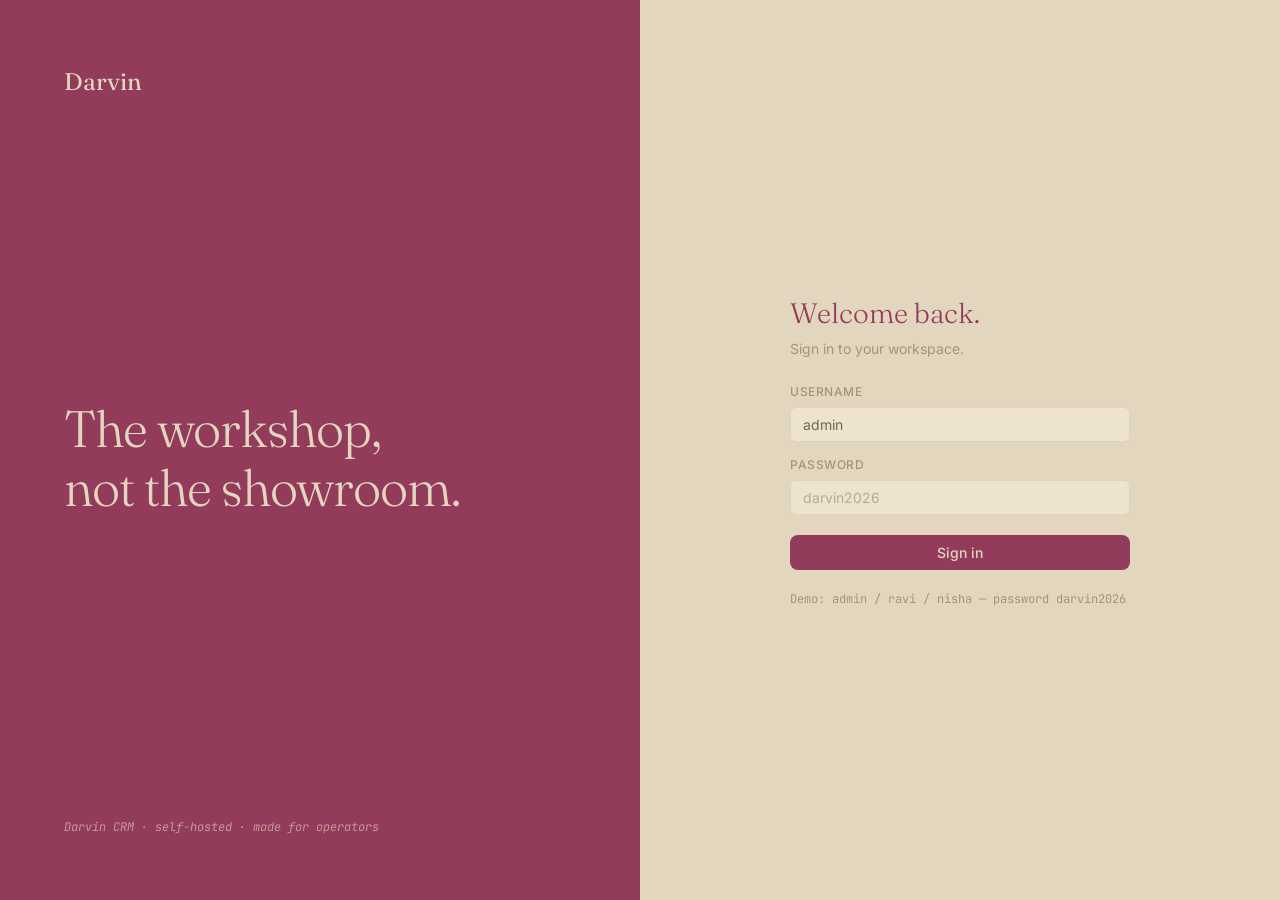
==== templates/index.html @ 156f626e "feat: Darvin CRM - full-stack Django + DRF backend with SPA frontend Contacts, companies, deals (kan" ====
<!DOCTYPE html>
<html lang="en">
<head>
<meta charset="utf-8">
<meta name="viewport" content="width=device-width, initial-scale=1">
<title>Darvin — CRM</title>
<link href="https://fonts.googleapis.com/css2?family=Fraunces:ital,opsz,wght@0,9..144,300;0,9..144,400;1,9..144,300&family=Inter:wght@400;450;500;600&family=JetBrains+Mono:wght@400;500&display=swap" rel="stylesheet">
<link rel="stylesheet" href="/static/darvin.css">
</head>
<body>
<div id="root"></div>
<script src="/static/darvin.js"></script>
</body>
</html>
---- static/darvin.css ----
/* ═══════════════════════════════════════════════════════════════
   HIBISCUS — Design System
   Palette (strict, 5 colors — contrast via opacity only):
     Amaranth      #933B5B   brand, anchors, CTAs, active
     Thulian Pink  #B5728A   secondary accent, hover
     Brook Green   #AABAAE   success, positive, filter chips
     Chalk         #E3D6BF   primary surfaces
     Pomelo Olive  #9F9679   body text, borders, muted UI
   ═══════════════════════════════════════════════════════════════ */

:root {
  --amaranth: #933B5B;
  --thulian:  #B5728A;
  --brook:    #AABAAE;
  --chalk:    #E3D6BF;
  --olive:    #9F9679;

  /* Derived — same hues, opacity/mix only */
  --chalk-2:        #EDE3CE;                          /* nested cards, sidebar, alt sections */
  --amaranth-deep:  color-mix(in srgb, var(--amaranth) 85%, black); /* "15% darker" emphasized text */
  --olive-ink:      color-mix(in srgb, var(--olive) 70%, black);    /* readable body ink on chalk */
  --brook-ink:      color-mix(in srgb, var(--brook) 45%, black);    /* success text, chart-legible green */
  --thulian-ink:    color-mix(in srgb, var(--thulian) 75%, black);  /* chart-legible pink */

  --border:        rgba(159, 150, 121, 0.20);
  --border-strong: rgba(159, 150, 121, 0.40);
  --hover-tint:    rgba(147, 59, 91, 0.04);
  --active-tint:   rgba(147, 59, 91, 0.08);
  --brook-tint:    rgba(170, 186, 174, 0.35);
  --thulian-tint:  rgba(181, 114, 138, 0.18);

  --serif: "Fraunces", "PP Editorial New", Georgia, serif;
  --sans:  "Inter", "Söhne", -apple-system, sans-serif;
  --mono:  "JetBrains Mono", ui-monospace, monospace;

  --shadow-hover:   0 2px 8px rgba(147, 59, 91, 0.08);
  --shadow-elev:    0 8px 24px rgba(147, 59, 91, 0.12);
  --shadow-modal:   0 24px 64px rgba(147, 59, 91, 0.16);

  --r-card: 12px; --r-btn: 8px; --r-input: 6px; --r-tag: 4px;

  --t-hover: 120ms ease-out;
  --t-press: 100ms ease-in-out;
  --t-modal: 200ms ease-out;
}

*, *::before, *::after { box-sizing: border-box; margin: 0; padding: 0; }

html { -webkit-font-smoothing: antialiased; }

body {
  font-family: var(--sans);
  font-size: 14px;
  line-height: 1.5;
  color: var(--olive-ink);
  background: var(--chalk);
}

::selection { background: rgba(181, 114, 138, 0.35); }

a { color: var(--amaranth); text-decoration: none; transition: color var(--t-hover); }
a:hover { color: var(--thulian); }

/* ── Typography ─────────────────────────────────────────────── */

.serif { font-family: var(--serif); }

h1, h2, h3, .display {
  font-family: var(--serif);
  font-weight: 300;
  color: var(--amaranth);
}

.eyebrow {
  font-family: var(--sans);
  font-size: 11px;
  font-weight: 600;
  text-transform: uppercase;
  letter-spacing: 2.5px;
  color: var(--amaranth);
}

.mono { font-family: var(--mono); font-size: 12px; }
.meta { font-family: var(--mono); font-size: 12px; color: var(--olive); }
.muted { color: var(--olive); }

/* ── Buttons — 5 variants ───────────────────────────────────── */

.btn {
  display: inline-flex; align-items: center; gap: 8px;
  font-family: var(--sans); font-size: 14px; font-weight: 500;
  padding: 8px 16px; border-radius: var(--r-btn);
  border: 1px solid transparent; cursor: pointer;
  transition: all var(--t-hover); text-decoration: none;
}
.btn:active { transform: scale(0.98); transition: transform var(--t-press); }

.btn-primary { background: var(--amaranth); color: var(--chalk); }
.btn-primary:hover { background: var(--thulian); color: var(--chalk); box-shadow: var(--shadow-hover); }

.btn-secondary { background: transparent; color: var(--amaranth); border-color: var(--border-strong); }
.btn-secondary:hover { border-color: var(--amaranth); background: var(--hover-tint); }

.btn-ghost { background: transparent; color: var(--olive-ink); }
.btn-ghost:hover { background: var(--hover-tint); color: var(--amaranth); }

.btn-success { background: var(--brook); color: var(--olive-ink); }
.btn-success:hover { background: color-mix(in srgb, var(--brook) 85%, black); color: var(--chalk); }

.btn-danger { background: transparent; color: var(--amaranth); border-color: rgba(147,59,91,.4); }
.btn-danger:hover { background: var(--amaranth); color: var(--chalk); }

.btn-lg { padding: 14px 28px; font-size: 15px; }
.btn-sm { padding: 4px 10px; font-size: 13px; }

.link-arrow { font-style: italic; font-size: 13px; color: var(--thulian-ink); }
.link-arrow:hover { color: var(--amaranth); }

/* ── Inputs ─────────────────────────────────────────────────── */

.input, .select {
  font-family: var(--sans); font-size: 14px; color: var(--olive-ink);
  background: var(--chalk-2); border: 1px solid var(--border);
  border-radius: var(--r-input); padding: 8px 12px; width: 100%;
  transition: border-color var(--t-hover);
}
.input::placeholder { color: var(--olive); opacity: .7; }
.input:focus, .select:focus { outline: none; border-color: var(--amaranth); }

.field { display: flex; flex-direction: column; gap: 6px; }
.field label {
  font-size: 12px; font-weight: 500; letter-spacing: .5px;
  text-transform: uppercase; color: var(--olive);
}

/* checkbox / radio / toggle */
.check { display: inline-flex; align-items: center; gap: 8px; cursor: pointer; font-size: 14px; }
.check input { appearance: none; width: 16px; height: 16px; border: 1.5px solid var(--border-strong);
  border-radius: 4px; cursor: pointer; transition: all var(--t-hover); position: relative; }
.check input[type=radio] { border-radius: 50%; }
.check input:checked { background: var(--amaranth); border-color: var(--amaranth); }
.check input[type=checkbox]:checked::after {
  content: ""; position: absolute; left: 4px; top: 1px; width: 4px; height: 8px;
  border: solid var(--chalk); border-width: 0 2px 2px 0; transform: rotate(45deg);
}
.check input[type=radio]:checked::after {
  content: ""; position: absolute; inset: 3px; border-radius: 50%; background: var(--chalk);
}

.toggle { position: relative; width: 36px; height: 20px; appearance: none;
  background: var(--border-strong); border-radius: 10px; cursor: pointer; transition: background var(--t-hover); }
.toggle::after { content: ""; position: absolute; top: 2px; left: 2px; width: 16px; height: 16px;
  border-radius: 50%; background: var(--chalk); transition: transform var(--t-hover); }
.toggle:checked { background: var(--amaranth); }
.toggle:checked::after { transform: translateX(16px); }

/* ── Tags & chips ───────────────────────────────────────────── */

.tag {
  display: inline-flex; align-items: center; gap: 4px;
  font-size: 11px; font-weight: 500; letter-spacing: .5px;
  padding: 2px 8px; border-radius: var(--r-tag);
  background: var(--thulian-tint); color: var(--amaranth);
}
.tag.green { background: var(--brook-tint); color: var(--brook-ink); }
.tag.olive { background: rgba(159,150,121,.15); color: var(--olive-ink); }

.chip {
  display: inline-flex; align-items: center; gap: 6px;
  font-size: 12px; font-weight: 500; padding: 4px 10px;
  border-radius: 16px; background: var(--brook-tint);
  color: var(--olive-ink); border: 1px solid transparent;
  cursor: pointer; transition: all var(--t-hover);
}
.chip:hover { border-color: var(--border-strong); }
.chip .x { color: var(--olive); font-size: 11px; }
.chip.add { background: transparent; border: 1px dashed var(--border-strong); color: var(--olive); }

/* ── Cards ──────────────────────────────────────────────────── */

.card {
  background: var(--chalk-2); border: 1px solid var(--border);
  border-radius: var(--r-card); padding: 24px;
  transition: box-shadow var(--t-hover);
}
.card:hover { box-shadow: var(--shadow-hover); }
.card h3 { font-size: 20px; font-weight: 400; margin-bottom: 8px; }

/* ── Kbd hints ──────────────────────────────────────────────── */

kbd {
  font-family: var(--mono); font-size: 11px; color: var(--olive);
  border: 1px solid var(--border-strong); border-bottom-width: 2px;
  border-radius: 4px; padding: 1px 5px; background: var(--chalk);
}

/* ── Avatars ────────────────────────────────────────────────── */

.avatar {
  display: inline-flex; align-items: center; justify-content: center;
  border-radius: 50%; background: var(--thulian); color: var(--chalk);
  font-weight: 500; flex-shrink: 0;
  width: 28px; height: 28px; font-size: 11px;
}
.avatar.green { background: var(--brook); color: var(--olive-ink); }
.avatar.olive { background: var(--olive); }
.avatar.deep { background: var(--amaranth); }
.avatar.lg { width: 96px; height: 96px; font-size: 32px; font-family: var(--serif); font-weight: 300; }
.avatar-row { display: flex; }
.avatar-row .avatar { margin-left: -8px; border: 2px solid var(--chalk-2); }
.avatar-row .avatar:first-child { margin-left: 0; }

/* ═══════════════════════════════════════════════════════════════
   APPLICATION SHELL
   ═══════════════════════════════════════════════════════════════ */

.app { display: flex; height: 100vh; overflow: hidden; }

.sidebar {
  width: 240px; flex-shrink: 0; background: var(--chalk-2);
  border-right: 1px solid var(--border);
  display: flex; flex-direction: column; padding: 16px 12px;
  overflow-y: auto;
}

.workspace {
  display: flex; align-items: center; gap: 10px; padding: 8px;
  border-radius: var(--r-btn); cursor: pointer; transition: background var(--t-hover);
  margin-bottom: 16px;
}
.workspace:hover { background: var(--hover-tint); }
.workspace .avatar { border-radius: 8px; }
.workspace strong { font-size: 14px; font-weight: 600; color: var(--amaranth-deep); display: block; }
.workspace span { font-size: 11px; color: var(--olive); }

.nav-group { margin-bottom: 20px; }
.nav-label {
  font-size: 10px; font-weight: 600; letter-spacing: 2px;
  text-transform: uppercase; color: var(--olive); opacity: .8;
  padding: 0 8px 6px;
}
.nav-item {
  display: flex; align-items: center; gap: 10px;
  font-size: 13.5px; font-weight: 450; color: var(--olive-ink);
  padding: 6px 8px; border-radius: 6px; cursor: pointer;
  transition: all var(--t-hover); text-decoration: none;
}
.nav-item:hover { background: var(--hover-tint); color: var(--amaranth); }
.nav-item.active { background: var(--active-tint); color: var(--amaranth); font-weight: 500; }
.nav-item svg { width: 16px; height: 16px; stroke-width: 1.5; }
.nav-item .count { margin-left: auto; font-family: var(--mono); font-size: 11px; color: var(--olive); }

.sidebar-foot {
  margin-top: auto; display: flex; align-items: center; gap: 10px;
  padding: 8px; border-top: 1px solid var(--border); padding-top: 14px;
}
.sidebar-foot .hint { margin-left: auto; }

.topbar {
  height: 56px; flex-shrink: 0; display: flex; align-items: center; gap: 16px;
  padding: 0 24px; border-bottom: 1px solid var(--border); background: var(--chalk);
}
.breadcrumbs { font-family: var(--mono); font-size: 12px; color: var(--olive); }
.breadcrumbs b { color: var(--amaranth); font-weight: 500; }

.search-pill {
  display: flex; align-items: center; gap: 8px;
  background: var(--chalk-2); border: 1px solid var(--border);
  border-radius: var(--r-btn); padding: 6px 12px; width: 280px;
  font-size: 13px; color: var(--olive); cursor: pointer;
  transition: border-color var(--t-hover);
}
.search-pill:hover { border-color: var(--border-strong); }
.search-pill kbd { margin-left: auto; }

.topbar-right { margin-left: auto; display: flex; align-items: center; gap: 12px; }
.icon-btn {
  width: 32px; height: 32px; display: inline-flex; align-items: center; justify-content: center;
  border-radius: var(--r-btn); border: none; background: transparent; color: var(--olive);
  cursor: pointer; transition: all var(--t-hover);
}
.icon-btn:hover { background: var(--hover-tint); color: var(--amaranth); }

.main { flex: 1; display: flex; flex-direction: column; overflow: hidden; }
.content { flex: 1; overflow-y: auto; padding: 32px; }

.page-head { display: flex; align-items: baseline; gap: 16px; margin-bottom: 24px; }
.page-head h1 { font-size: 28px; letter-spacing: -.5px; }
.page-head .meta { align-self: center; }
.page-head .actions { margin-left: auto; display: flex; gap: 8px; align-self: center; }

/* ── Editorial table ────────────────────────────────────────── */

.table-wrap { overflow-x: auto; }
table.editorial { width: 100%; border-collapse: collapse; }
table.editorial th {
  font-size: 11px; font-weight: 600; letter-spacing: 1.5px; text-transform: uppercase;
  color: var(--olive); text-align: left; padding: 8px 12px;
  border-bottom: 1px solid var(--border-strong);
}
table.editorial td {
  padding: 12px; font-size: 13px; border-bottom: 1px solid var(--border);
  color: var(--olive-ink); white-space: nowrap;
}
table.editorial.compact td { padding: 6px 12px; }
table.editorial tbody tr { cursor: pointer; transition: background var(--t-hover); }
table.editorial tbody tr:hover { background: var(--hover-tint); }
table.editorial td.mono, table.editorial td .mono { font-family: var(--mono); font-size: 12px; }
table.editorial .row-actions { opacity: 0; transition: opacity var(--t-hover); text-align: right; }
table.editorial tr:hover .row-actions { opacity: 1; }
td .name { font-weight: 500; color: var(--amaranth-deep); }

.filter-bar { display: flex; align-items: center; gap: 8px; margin-bottom: 16px; flex-wrap: wrap; }
.filter-bar .spacer { flex: 1; }
.density-toggle { display: flex; border: 1px solid var(--border); border-radius: var(--r-btn); overflow: hidden; }
.density-toggle button {
  font-family: var(--sans); font-size: 12px; padding: 5px 10px; border: none;
  background: transparent; color: var(--olive); cursor: pointer; transition: all var(--t-hover);
}
.density-toggle button.on { background: var(--active-tint); color: var(--amaranth); font-weight: 500; }

/* ── Tabs ───────────────────────────────────────────────────── */

.tabs { display: flex; gap: 24px; border-bottom: 1px solid var(--border); margin-bottom: 24px; }
.tabs a {
  font-size: 11px; font-weight: 600; letter-spacing: 2px; text-transform: uppercase;
  color: var(--olive); padding: 10px 2px; border-bottom: 2px solid transparent;
  transition: all var(--t-hover);
}
.tabs a:hover { color: var(--amaranth); }
.tabs a.active { color: var(--amaranth); border-bottom-color: var(--amaranth); }

/* ── Timeline ───────────────────────────────────────────────── */

.timeline { position: relative; padding-left: 24px; }
.timeline::before { content: ""; position: absolute; left: 5px; top: 8px; bottom: 8px; width: 1px; background: var(--border-strong); }
.tl-day { font-family: var(--serif); font-size: 16px; color: var(--amaranth); margin: 24px 0 12px; position: relative; }
.tl-day:first-child { margin-top: 0; }
.tl-day::before { content: ""; position: absolute; left: -23px; top: 7px; width: 9px; height: 9px; border-radius: 50%; background: var(--amaranth); }
.tl-item { display: flex; gap: 10px; padding: 6px 0; font-size: 14px; position: relative; }
.tl-item::before { content: ""; position: absolute; left: -21px; top: 14px; width: 5px; height: 5px; border-radius: 50%; background: var(--olive); opacity: .6; }
.tl-item .when { font-family: var(--mono); font-size: 11px; color: var(--olive); min-width: 52px; padding-top: 2px; }
.tl-item b { font-weight: 500; color: var(--amaranth-deep); }

/* ── Kanban ─────────────────────────────────────────────────── */

.kanban { display: flex; gap: 16px; align-items: flex-start; overflow-x: auto; padding-bottom: 16px; }
.kcol { width: 272px; flex-shrink: 0; }
.kcol-head { display: flex; align-items: baseline; gap: 8px; padding: 0 4px 10px; }
.kcol-head b { font-size: 14px; font-weight: 500; color: var(--amaranth); }
.kcol-head .meta { margin-left: auto; }
.kcard {
  background: var(--chalk-2); border: 1px solid var(--border); border-radius: var(--r-card);
  padding: 14px; margin-bottom: 8px; cursor: grab;
  transition: box-shadow var(--t-hover), transform var(--t-hover);
}
.kcard:hover { box-shadow: var(--shadow-hover); transform: translateY(-1px); }
.kcard .co { font-size: 14px; font-weight: 500; color: var(--amaranth-deep); }
.kcard .title { font-size: 13px; color: var(--olive); margin: 2px 0 10px; }
.kcard .foot { display: flex; align-items: center; }
.kcard .value { font-family: var(--mono); font-size: 13px; color: var(--amaranth); }
.kcard .foot .avatar-row { margin-left: auto; }
.kcard .avatar { width: 22px; height: 22px; font-size: 9px; }

/* ── Modal / drawer / toast / skeleton ──────────────────────── */

.overlay {
  position: fixed; inset: 0; z-index: 50;
  background: rgba(147, 59, 91, 0.08);
  backdrop-filter: blur(24px); -webkit-backdrop-filter: blur(24px);
  display: none; align-items: flex-start; justify-content: center; padding-top: 15vh;
}
.overlay.open { display: flex; animation: fadein var(--t-modal); }
@keyframes fadein { from { opacity: 0; } to { opacity: 1; } }

.cmdk {
  width: 480px; max-width: calc(100vw - 32px);
  background: var(--chalk); border-radius: var(--r-card);
  box-shadow: var(--shadow-modal); border: 1px solid var(--border);
  animation: pop var(--t-modal);
}
@keyframes pop { from { opacity: 0; transform: scale(.98); } to { opacity: 1; transform: scale(1); } }
.cmdk input {
  width: 100%; font-family: var(--sans); font-size: 18px; color: var(--olive-ink);
  padding: 18px 20px 14px; border: none; background: transparent;
  border-bottom: 1px solid var(--border);
}
.cmdk input:focus { outline: none; border-bottom-color: var(--amaranth); }
.cmdk-group { padding: 10px 8px 4px; }
.cmdk-label { font-size: 11px; font-weight: 600; letter-spacing: 2px; text-transform: uppercase; color: var(--olive); padding: 4px 12px; }
.cmdk-item {
  display: flex; align-items: center; gap: 10px; padding: 8px 12px;
  border-radius: var(--r-btn); font-size: 14px; cursor: pointer; transition: background var(--t-hover);
}
.cmdk-item:hover, .cmdk-item.sel { background: var(--active-tint); }
.cmdk-item .hint { margin-left: auto; font-family: var(--mono); font-size: 11px; color: var(--olive); }
.cmdk-foot { border-top: 1px solid var(--border); padding: 8px 16px; display: flex; gap: 16px; font-family: var(--mono); font-size: 11px; color: var(--olive); }

.toast {
  position: fixed; bottom: 24px; left: 50%; transform: translateX(-50%);
  background: var(--amaranth); color: var(--chalk); font-size: 13px; font-weight: 500;
  padding: 10px 18px; border-radius: var(--r-btn); box-shadow: var(--shadow-elev);
  animation: toastin 180ms ease-out; z-index: 60;
}
@keyframes toastin { from { opacity: 0; transform: translate(-50%, 8px); } to { opacity: 1; transform: translate(-50%, 0); } }

.skeleton {
  border-radius: var(--r-tag); background: rgba(159,150,121,.15);
  position: relative; overflow: hidden;
}
.skeleton::after {
  content: ""; position: absolute; inset: 0;
  background: linear-gradient(90deg, transparent, rgba(227,214,191,.7), transparent);
  animation: shimmer 1.4s infinite;
}
@keyframes shimmer { from { transform: translateX(-100%); } to { transform: translateX(100%); } }

/* ── Empty states ───────────────────────────────────────────── */

.empty { text-align: center; padding: 80px 24px; }
.empty h3 { font-family: var(--serif); font-size: 24px; font-weight: 300; color: var(--amaranth); margin-bottom: 8px; }
.empty p { color: var(--olive); max-width: 380px; margin: 0 auto 20px; }

/* ── Utility ────────────────────────────────────────────────── */

.rule { border: none; border-top: 1px solid var(--border); margin: 24px 0; }
.flex { display: flex; align-items: center; gap: 8px; }
.grid-2 { display: grid; grid-template-columns: 1fr 1fr; gap: 16px; }
.grid-3 { display: grid; grid-template-columns: repeat(3, 1fr); gap: 16px; }

@media (max-width: 900px) {
  .sidebar { display: none; }
  .content { padding: 16px; }
  .grid-2, .grid-3 { grid-template-columns: 1fr; }
}

/* ═══ Darvin SPA additions ═══ */
.detail { display: grid; grid-template-columns: 35% 1fr; gap: 32px; align-items: start; }
@media (max-width: 900px) { .detail { grid-template-columns: 1fr; } }
.identity h1 { font-size: 32px; font-weight: 300; margin: 16px 0 2px; letter-spacing: -.5px; }
.meta-grid { display: grid; grid-template-columns: 1fr 1fr; gap: 14px 16px; font-family: var(--mono);
  font-size: 12px; color: var(--olive); border-top: 1px solid var(--border); padding-top: 16px; margin-top: 16px; }
.meta-grid b { display: block; color: var(--olive-ink); font-weight: 500; margin-top: 2px; }
.modal-card { width: 480px; max-width: calc(100vw - 32px); background: var(--chalk); border-radius: var(--r-card);
  box-shadow: var(--shadow-modal); border: 1px solid var(--border); padding: 28px; animation: pop var(--t-modal); }
.modal-card h2 { font-size: 24px; font-weight: 300; margin-bottom: 20px; }
.modal-card .field { margin-bottom: 14px; }
.modal-card .foot { display: flex; justify-content: flex-end; gap: 8px; margin-top: 20px; }
.login-wrap { min-height: 100vh; display: grid; grid-template-columns: 1fr 1fr; }
.login-brand { background: var(--amaranth); color: var(--chalk); padding: 64px; display: flex; flex-direction: column; }
.login-brand .logo { font-family: var(--serif); font-size: 24px; color: var(--chalk); }
.login-brand h1 { color: var(--chalk); font-size: clamp(32px,4vw,52px); font-weight: 300; letter-spacing: -1px; margin: auto 0; line-height: 1.15; }
.login-brand .foot { font-family: var(--mono); font-size: 12px; font-style: italic; color: rgba(227,214,191,.6); }
.login-form { display: flex; align-items: center; justify-content: center; padding: 40px; }
.login-form .form-card { width: 340px; }
@media (max-width: 900px) { .login-wrap { grid-template-columns: 1fr; } .login-brand { display: none; } }
.kcol.dropover { outline: 2px dashed var(--thulian); outline-offset: 4px; border-radius: var(--r-card); }
.stat-row { display: grid; grid-template-columns: repeat(3,1fr); gap: 16px; margin: 24px 0; max-width: 760px; }
.stat { border-top: 2px solid var(--amaranth); padding-top: 12px; }
.stat .n { font-family: var(--serif); font-size: 34px; font-weight: 300; color: var(--amaranth); }
.stat .l { font-size: 12px; color: var(--olive); }
.fig { margin: 32px 0; max-width: 760px; }
.fig .fig-title { font-size: 13px; font-weight: 600; color: var(--amaranth-deep); }
.fig svg { width: 100%; height: auto; display: block; }
.fig svg text { font-family: var(--mono); font-size: 11px; fill: var(--olive); }
.fig figcaption { font-family: var(--mono); font-size: 11px; color: var(--olive); margin-top: 8px; }
.error-note { color: var(--amaranth); font-size: 13px; margin-top: 12px; }
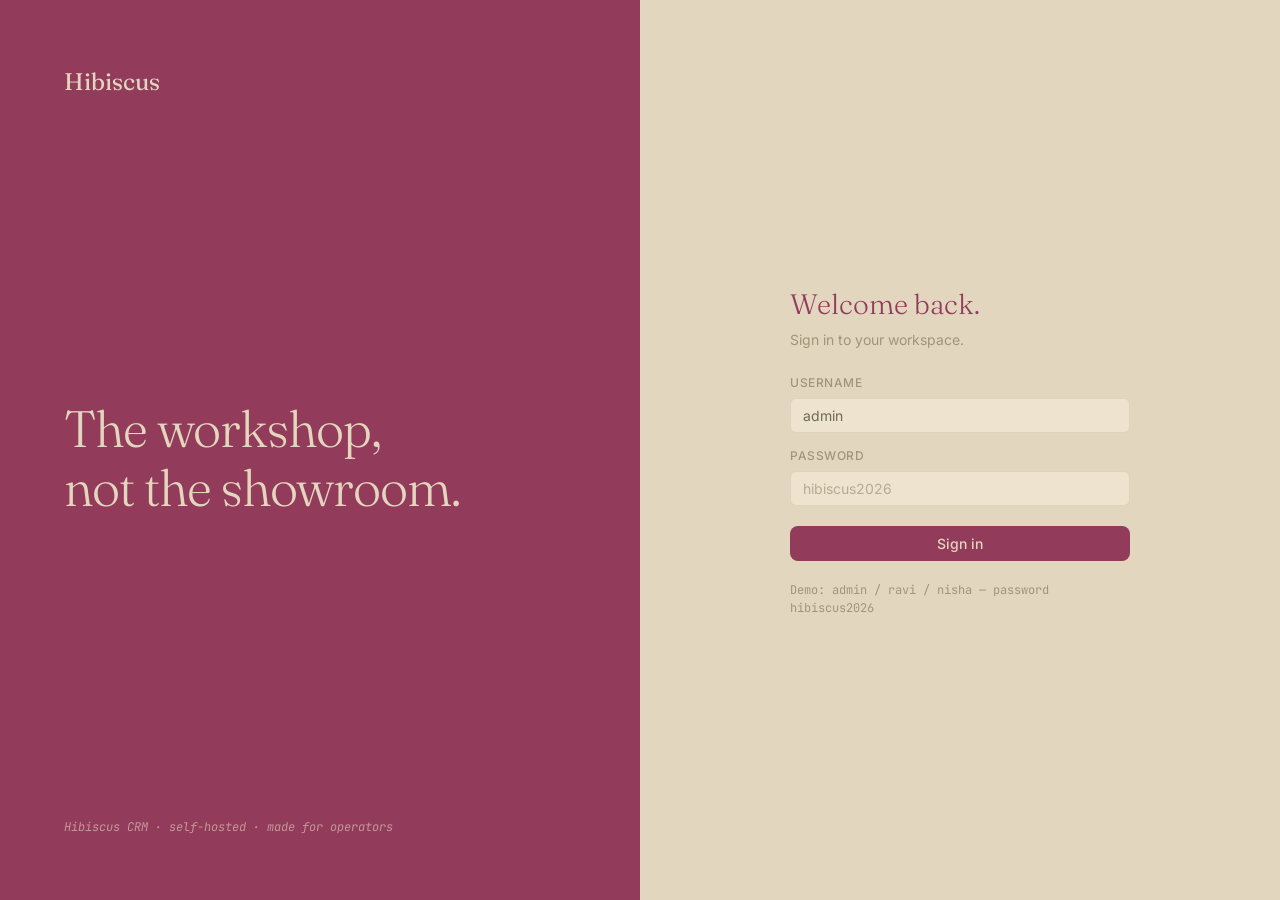
==== commit 60f9d862: "refactor: rename project Darvin -> Hibiscus Rename Django package darvin -> hibiscus (settings, wsgi" ====
--- a/templates/index.html
+++ b/templates/index.html
@@ -3,12 +3,12 @@
 <head>
 <meta charset="utf-8">
 <meta name="viewport" content="width=device-width, initial-scale=1">
-<title>Darvin — CRM</title>
+<title>Hibiscus — CRM</title>
 <link href="https://fonts.googleapis.com/css2?family=Fraunces:ital,opsz,wght@0,9..144,300;0,9..144,400;1,9..144,300&family=Inter:wght@400;450;500;600&family=JetBrains+Mono:wght@400;500&display=swap" rel="stylesheet">
-<link rel="stylesheet" href="/static/darvin.css">
+<link rel="stylesheet" href="/static/hibiscus.css">
 </head>
 <body>
 <div id="root"></div>
-<script src="/static/darvin.js"></script>
+<script src="/static/hibiscus.js"></script>
 </body>
 </html>
--- a/static/hibiscus.css
+++ b/static/hibiscus.css
@@ -0,0 +1,467 @@
+/* ═══════════════════════════════════════════════════════════════
+   HIBISCUS — Design System
+   Palette (strict, 5 colors — contrast via opacity only):
+     Amaranth      #933B5B   brand, anchors, CTAs, active
+     Thulian Pink  #B5728A   secondary accent, hover
+     Brook Green   #AABAAE   success, positive, filter chips
+     Chalk         #E3D6BF   primary surfaces
+     Pomelo Olive  #9F9679   body text, borders, muted UI
+   ═══════════════════════════════════════════════════════════════ */
+
+:root {
+  --amaranth: #933B5B;
+  --thulian:  #B5728A;
+  --brook:    #AABAAE;
+  --chalk:    #E3D6BF;
+  --olive:    #9F9679;
+
+  /* Derived — same hues, opacity/mix only */
+  --chalk-2:        #EDE3CE;                          /* nested cards, sidebar, alt sections */
+  --amaranth-deep:  color-mix(in srgb, var(--amaranth) 85%, black); /* "15% darker" emphasized text */
+  --olive-ink:      color-mix(in srgb, var(--olive) 70%, black);    /* readable body ink on chalk */
+  --brook-ink:      color-mix(in srgb, var(--brook) 45%, black);    /* success text, chart-legible green */
+  --thulian-ink:    color-mix(in srgb, var(--thulian) 75%, black);  /* chart-legible pink */
+
+  --border:        rgba(159, 150, 121, 0.20);
+  --border-strong: rgba(159, 150, 121, 0.40);
+  --hover-tint:    rgba(147, 59, 91, 0.04);
+  --active-tint:   rgba(147, 59, 91, 0.08);
+  --brook-tint:    rgba(170, 186, 174, 0.35);
+  --thulian-tint:  rgba(181, 114, 138, 0.18);
+
+  --serif: "Fraunces", "PP Editorial New", Georgia, serif;
+  --sans:  "Inter", "Söhne", -apple-system, sans-serif;
+  --mono:  "JetBrains Mono", ui-monospace, monospace;
+
+  --shadow-hover:   0 2px 8px rgba(147, 59, 91, 0.08);
+  --shadow-elev:    0 8px 24px rgba(147, 59, 91, 0.12);
+  --shadow-modal:   0 24px 64px rgba(147, 59, 91, 0.16);
+
+  --r-card: 12px; --r-btn: 8px; --r-input: 6px; --r-tag: 4px;
+
+  --t-hover: 120ms ease-out;
+  --t-press: 100ms ease-in-out;
+  --t-modal: 200ms ease-out;
+}
+
+*, *::before, *::after { box-sizing: border-box; margin: 0; padding: 0; }
+
+html { -webkit-font-smoothing: antialiased; }
+
+body {
+  font-family: var(--sans);
+  font-size: 14px;
+  line-height: 1.5;
+  color: var(--olive-ink);
+  background: var(--chalk);
+}
+
+::selection { background: rgba(181, 114, 138, 0.35); }
+
+a { color: var(--amaranth); text-decoration: none; transition: color var(--t-hover); }
+a:hover { color: var(--thulian); }
+
+/* ── Typography ─────────────────────────────────────────────── */
+
+.serif { font-family: var(--serif); }
+
+h1, h2, h3, .display {
+  font-family: var(--serif);
+  font-weight: 300;
+  color: var(--amaranth);
+}
+
+.eyebrow {
+  font-family: var(--sans);
+  font-size: 11px;
+  font-weight: 600;
+  text-transform: uppercase;
+  letter-spacing: 2.5px;
+  color: var(--amaranth);
+}
+
+.mono { font-family: var(--mono); font-size: 12px; }
+.meta { font-family: var(--mono); font-size: 12px; color: var(--olive); }
+.muted { color: var(--olive); }
+
+/* ── Buttons — 5 variants ───────────────────────────────────── */
+
+.btn {
+  display: inline-flex; align-items: center; gap: 8px;
+  font-family: var(--sans); font-size: 14px; font-weight: 500;
+  padding: 8px 16px; border-radius: var(--r-btn);
+  border: 1px solid transparent; cursor: pointer;
+  transition: all var(--t-hover); text-decoration: none;
+}
+.btn:active { transform: scale(0.98); transition: transform var(--t-press); }
+
+.btn-primary { background: var(--amaranth); color: var(--chalk); }
+.btn-primary:hover { background: var(--thulian); color: var(--chalk); box-shadow: var(--shadow-hover); }
+
+.btn-secondary { background: transparent; color: var(--amaranth); border-color: var(--border-strong); }
+.btn-secondary:hover { border-color: var(--amaranth); background: var(--hover-tint); }
+
+.btn-ghost { background: transparent; color: var(--olive-ink); }
+.btn-ghost:hover { background: var(--hover-tint); color: var(--amaranth); }
+
+.btn-success { background: var(--brook); color: var(--olive-ink); }
+.btn-success:hover { background: color-mix(in srgb, var(--brook) 85%, black); color: var(--chalk); }
+
+.btn-danger { background: transparent; color: var(--amaranth); border-color: rgba(147,59,91,.4); }
+.btn-danger:hover { background: var(--amaranth); color: var(--chalk); }
+
+.btn-lg { padding: 14px 28px; font-size: 15px; }
+.btn-sm { padding: 4px 10px; font-size: 13px; }
+
+.link-arrow { font-style: italic; font-size: 13px; color: var(--thulian-ink); }
+.link-arrow:hover { color: var(--amaranth); }
+
+/* ── Inputs ─────────────────────────────────────────────────── */
+
+.input, .select {
+  font-family: var(--sans); font-size: 14px; color: var(--olive-ink);
+  background: var(--chalk-2); border: 1px solid var(--border);
+  border-radius: var(--r-input); padding: 8px 12px; width: 100%;
+  transition: border-color var(--t-hover);
+}
+.input::placeholder { color: var(--olive); opacity: .7; }
+.input:focus, .select:focus { outline: none; border-color: var(--amaranth); }
+
+.field { display: flex; flex-direction: column; gap: 6px; }
+.field label {
+  font-size: 12px; font-weight: 500; letter-spacing: .5px;
+  text-transform: uppercase; color: var(--olive);
+}
+
+/* checkbox / radio / toggle */
+.check { display: inline-flex; align-items: center; gap: 8px; cursor: pointer; font-size: 14px; }
+.check input { appearance: none; width: 16px; height: 16px; border: 1.5px solid var(--border-strong);
+  border-radius: 4px; cursor: pointer; transition: all var(--t-hover); position: relative; }
+.check input[type=radio] { border-radius: 50%; }
+.check input:checked { background: var(--amaranth); border-color: var(--amaranth); }
+.check input[type=checkbox]:checked::after {
+  content: ""; position: absolute; left: 4px; top: 1px; width: 4px; height: 8px;
+  border: solid var(--chalk); border-width: 0 2px 2px 0; transform: rotate(45deg);
+}
+.check input[type=radio]:checked::after {
+  content: ""; position: absolute; inset: 3px; border-radius: 50%; background: var(--chalk);
+}
+
+.toggle { position: relative; width: 36px; height: 20px; appearance: none;
+  background: var(--border-strong); border-radius: 10px; cursor: pointer; transition: background var(--t-hover); }
+.toggle::after { content: ""; position: absolute; top: 2px; left: 2px; width: 16px; height: 16px;
+  border-radius: 50%; background: var(--chalk); transition: transform var(--t-hover); }
+.toggle:checked { background: var(--amaranth); }
+.toggle:checked::after { transform: translateX(16px); }
+
+/* ── Tags & chips ───────────────────────────────────────────── */
+
+.tag {
+  display: inline-flex; align-items: center; gap: 4px;
+  font-size: 11px; font-weight: 500; letter-spacing: .5px;
+  padding: 2px 8px; border-radius: var(--r-tag);
+  background: var(--thulian-tint); color: var(--amaranth);
+}
+.tag.green { background: var(--brook-tint); color: var(--brook-ink); }
+.tag.olive { background: rgba(159,150,121,.15); color: var(--olive-ink); }
+
+.chip {
+  display: inline-flex; align-items: center; gap: 6px;
+  font-size: 12px; font-weight: 500; padding: 4px 10px;
+  border-radius: 16px; background: var(--brook-tint);
+  color: var(--olive-ink); border: 1px solid transparent;
+  cursor: pointer; transition: all var(--t-hover);
+}
+.chip:hover { border-color: var(--border-strong); }
+.chip .x { color: var(--olive); font-size: 11px; }
+.chip.add { background: transparent; border: 1px dashed var(--border-strong); color: var(--olive); }
+
+/* ── Cards ──────────────────────────────────────────────────── */
+
+.card {
+  background: var(--chalk-2); border: 1px solid var(--border);
+  border-radius: var(--r-card); padding: 24px;
+  transition: box-shadow var(--t-hover);
+}
+.card:hover { box-shadow: var(--shadow-hover); }
+.card h3 { font-size: 20px; font-weight: 400; margin-bottom: 8px; }
+
+/* ── Kbd hints ──────────────────────────────────────────────── */
+
+kbd {
+  font-family: var(--mono); font-size: 11px; color: var(--olive);
+  border: 1px solid var(--border-strong); border-bottom-width: 2px;
+  border-radius: 4px; padding: 1px 5px; background: var(--chalk);
+}
+
+/* ── Avatars ────────────────────────────────────────────────── */
+
+.avatar {
+  display: inline-flex; align-items: center; justify-content: center;
+  border-radius: 50%; background: var(--thulian); color: var(--chalk);
+  font-weight: 500; flex-shrink: 0;
+  width: 28px; height: 28px; font-size: 11px;
+}
+.avatar.green { background: var(--brook); color: var(--olive-ink); }
+.avatar.olive { background: var(--olive); }
+.avatar.deep { background: var(--amaranth); }
+.avatar.lg { width: 96px; height: 96px; font-size: 32px; font-family: var(--serif); font-weight: 300; }
+.avatar-row { display: flex; }
+.avatar-row .avatar { margin-left: -8px; border: 2px solid var(--chalk-2); }
+.avatar-row .avatar:first-child { margin-left: 0; }
+
+/* ═══════════════════════════════════════════════════════════════
+   APPLICATION SHELL
+   ═══════════════════════════════════════════════════════════════ */
+
+.app { display: flex; height: 100vh; overflow: hidden; }
+
+.sidebar {
+  width: 240px; flex-shrink: 0; background: var(--chalk-2);
+  border-right: 1px solid var(--border);
+  display: flex; flex-direction: column; padding: 16px 12px;
+  overflow-y: auto;
+}
+
+.workspace {
+  display: flex; align-items: center; gap: 10px; padding: 8px;
+  border-radius: var(--r-btn); cursor: pointer; transition: background var(--t-hover);
+  margin-bottom: 16px;
+}
+.workspace:hover { background: var(--hover-tint); }
+.workspace .avatar { border-radius: 8px; }
+.workspace strong { font-size: 14px; font-weight: 600; color: var(--amaranth-deep); display: block; }
+.workspace span { font-size: 11px; color: var(--olive); }
+
+.nav-group { margin-bottom: 20px; }
+.nav-label {
+  font-size: 10px; font-weight: 600; letter-spacing: 2px;
+  text-transform: uppercase; color: var(--olive); opacity: .8;
+  padding: 0 8px 6px;
+}
+.nav-item {
+  display: flex; align-items: center; gap: 10px;
+  font-size: 13.5px; font-weight: 450; color: var(--olive-ink);
+  padding: 6px 8px; border-radius: 6px; cursor: pointer;
+  transition: all var(--t-hover); text-decoration: none;
+}
+.nav-item:hover { background: var(--hover-tint); color: var(--amaranth); }
+.nav-item.active { background: var(--active-tint); color: var(--amaranth); font-weight: 500; }
+.nav-item svg { width: 16px; height: 16px; stroke-width: 1.5; }
+.nav-item .count { margin-left: auto; font-family: var(--mono); font-size: 11px; color: var(--olive); }
+
+.sidebar-foot {
+  margin-top: auto; display: flex; align-items: center; gap: 10px;
+  padding: 8px; border-top: 1px solid var(--border); padding-top: 14px;
+}
+.sidebar-foot .hint { margin-left: auto; }
+
+.topbar {
+  height: 56px; flex-shrink: 0; display: flex; align-items: center; gap: 16px;
+  padding: 0 24px; border-bottom: 1px solid var(--border); background: var(--chalk);
+}
+.breadcrumbs { font-family: var(--mono); font-size: 12px; color: var(--olive); }
+.breadcrumbs b { color: var(--amaranth); font-weight: 500; }
+
+.search-pill {
+  display: flex; align-items: center; gap: 8px;
+  background: var(--chalk-2); border: 1px solid var(--border);
+  border-radius: var(--r-btn); padding: 6px 12px; width: 280px;
+  font-size: 13px; color: var(--olive); cursor: pointer;
+  transition: border-color var(--t-hover);
+}
+.search-pill:hover { border-color: var(--border-strong); }
+.search-pill kbd { margin-left: auto; }
+
+.topbar-right { margin-left: auto; display: flex; align-items: center; gap: 12px; }
+.icon-btn {
+  width: 32px; height: 32px; display: inline-flex; align-items: center; justify-content: center;
+  border-radius: var(--r-btn); border: none; background: transparent; color: var(--olive);
+  cursor: pointer; transition: all var(--t-hover);
+}
+.icon-btn:hover { background: var(--hover-tint); color: var(--amaranth); }
+
+.main { flex: 1; display: flex; flex-direction: column; overflow: hidden; }
+.content { flex: 1; overflow-y: auto; padding: 32px; }
+
+.page-head { display: flex; align-items: baseline; gap: 16px; margin-bottom: 24px; }
+.page-head h1 { font-size: 28px; letter-spacing: -.5px; }
+.page-head .meta { align-self: center; }
+.page-head .actions { margin-left: auto; display: flex; gap: 8px; align-self: center; }
+
+/* ── Editorial table ────────────────────────────────────────── */
+
+.table-wrap { overflow-x: auto; }
+table.editorial { width: 100%; border-collapse: collapse; }
+table.editorial th {
+  font-size: 11px; font-weight: 600; letter-spacing: 1.5px; text-transform: uppercase;
+  color: var(--olive); text-align: left; padding: 8px 12px;
+  border-bottom: 1px solid var(--border-strong);
+}
+table.editorial td {
+  padding: 12px; font-size: 13px; border-bottom: 1px solid var(--border);
+  color: var(--olive-ink); white-space: nowrap;
+}
+table.editorial.compact td { padding: 6px 12px; }
+table.editorial tbody tr { cursor: pointer; transition: background var(--t-hover); }
+table.editorial tbody tr:hover { background: var(--hover-tint); }
+table.editorial td.mono, table.editorial td .mono { font-family: var(--mono); font-size: 12px; }
+table.editorial .row-actions { opacity: 0; transition: opacity var(--t-hover); text-align: right; }
+table.editorial tr:hover .row-actions { opacity: 1; }
+td .name { font-weight: 500; color: var(--amaranth-deep); }
+
+.filter-bar { display: flex; align-items: center; gap: 8px; margin-bottom: 16px; flex-wrap: wrap; }
+.filter-bar .spacer { flex: 1; }
+.density-toggle { display: flex; border: 1px solid var(--border); border-radius: var(--r-btn); overflow: hidden; }
+.density-toggle button {
+  font-family: var(--sans); font-size: 12px; padding: 5px 10px; border: none;
+  background: transparent; color: var(--olive); cursor: pointer; transition: all var(--t-hover);
+}
+.density-toggle button.on { background: var(--active-tint); color: var(--amaranth); font-weight: 500; }
+
+/* ── Tabs ───────────────────────────────────────────────────── */
+
+.tabs { display: flex; gap: 24px; border-bottom: 1px solid var(--border); margin-bottom: 24px; }
+.tabs a {
+  font-size: 11px; font-weight: 600; letter-spacing: 2px; text-transform: uppercase;
+  color: var(--olive); padding: 10px 2px; border-bottom: 2px solid transparent;
+  transition: all var(--t-hover);
+}
+.tabs a:hover { color: var(--amaranth); }
+.tabs a.active { color: var(--amaranth); border-bottom-color: var(--amaranth); }
+
+/* ── Timeline ───────────────────────────────────────────────── */
+
+.timeline { position: relative; padding-left: 24px; }
+.timeline::before { content: ""; position: absolute; left: 5px; top: 8px; bottom: 8px; width: 1px; background: var(--border-strong); }
+.tl-day { font-family: var(--serif); font-size: 16px; color: var(--amaranth); margin: 24px 0 12px; position: relative; }
+.tl-day:first-child { margin-top: 0; }
+.tl-day::before { content: ""; position: absolute; left: -23px; top: 7px; width: 9px; height: 9px; border-radius: 50%; background: var(--amaranth); }
+.tl-item { display: flex; gap: 10px; padding: 6px 0; font-size: 14px; position: relative; }
+.tl-item::before { content: ""; position: absolute; left: -21px; top: 14px; width: 5px; height: 5px; border-radius: 50%; background: var(--olive); opacity: .6; }
+.tl-item .when { font-family: var(--mono); font-size: 11px; color: var(--olive); min-width: 52px; padding-top: 2px; }
+.tl-item b { font-weight: 500; color: var(--amaranth-deep); }
+
+/* ── Kanban ─────────────────────────────────────────────────── */
+
+.kanban { display: flex; gap: 16px; align-items: flex-start; overflow-x: auto; padding-bottom: 16px; }
+.kcol { width: 272px; flex-shrink: 0; }
+.kcol-head { display: flex; align-items: baseline; gap: 8px; padding: 0 4px 10px; }
+.kcol-head b { font-size: 14px; font-weight: 500; color: var(--amaranth); }
+.kcol-head .meta { margin-left: auto; }
+.kcard {
+  background: var(--chalk-2); border: 1px solid var(--border); border-radius: var(--r-card);
+  padding: 14px; margin-bottom: 8px; cursor: grab;
+  transition: box-shadow var(--t-hover), transform var(--t-hover);
+}
+.kcard:hover { box-shadow: var(--shadow-hover); transform: translateY(-1px); }
+.kcard .co { font-size: 14px; font-weight: 500; color: var(--amaranth-deep); }
+.kcard .title { font-size: 13px; color: var(--olive); margin: 2px 0 10px; }
+.kcard .foot { display: flex; align-items: center; }
+.kcard .value { font-family: var(--mono); font-size: 13px; color: var(--amaranth); }
+.kcard .foot .avatar-row { margin-left: auto; }
+.kcard .avatar { width: 22px; height: 22px; font-size: 9px; }
+
+/* ── Modal / drawer / toast / skeleton ──────────────────────── */
+
+.overlay {
+  position: fixed; inset: 0; z-index: 50;
+  background: rgba(147, 59, 91, 0.08);
+  backdrop-filter: blur(24px); -webkit-backdrop-filter: blur(24px);
+  display: none; align-items: flex-start; justify-content: center; padding-top: 15vh;
+}
+.overlay.open { display: flex; animation: fadein var(--t-modal); }
+@keyframes fadein { from { opacity: 0; } to { opacity: 1; } }
+
+.cmdk {
+  width: 480px; max-width: calc(100vw - 32px);
+  background: var(--chalk); border-radius: var(--r-card);
+  box-shadow: var(--shadow-modal); border: 1px solid var(--border);
+  animation: pop var(--t-modal);
+}
+@keyframes pop { from { opacity: 0; transform: scale(.98); } to { opacity: 1; transform: scale(1); } }
+.cmdk input {
+  width: 100%; font-family: var(--sans); font-size: 18px; color: var(--olive-ink);
+  padding: 18px 20px 14px; border: none; background: transparent;
+  border-bottom: 1px solid var(--border);
+}
+.cmdk input:focus { outline: none; border-bottom-color: var(--amaranth); }
+.cmdk-group { padding: 10px 8px 4px; }
+.cmdk-label { font-size: 11px; font-weight: 600; letter-spacing: 2px; text-transform: uppercase; color: var(--olive); padding: 4px 12px; }
+.cmdk-item {
+  display: flex; align-items: center; gap: 10px; padding: 8px 12px;
+  border-radius: var(--r-btn); font-size: 14px; cursor: pointer; transition: background var(--t-hover);
+}
+.cmdk-item:hover, .cmdk-item.sel { background: var(--active-tint); }
+.cmdk-item .hint { margin-left: auto; font-family: var(--mono); font-size: 11px; color: var(--olive); }
+.cmdk-foot { border-top: 1px solid var(--border); padding: 8px 16px; display: flex; gap: 16px; font-family: var(--mono); font-size: 11px; color: var(--olive); }
+
+.toast {
+  position: fixed; bottom: 24px; left: 50%; transform: translateX(-50%);
+  background: var(--amaranth); color: var(--chalk); font-size: 13px; font-weight: 500;
+  padding: 10px 18px; border-radius: var(--r-btn); box-shadow: var(--shadow-elev);
+  animation: toastin 180ms ease-out; z-index: 60;
+}
+@keyframes toastin { from { opacity: 0; transform: translate(-50%, 8px); } to { opacity: 1; transform: translate(-50%, 0); } }
+
+.skeleton {
+  border-radius: var(--r-tag); background: rgba(159,150,121,.15);
+  position: relative; overflow: hidden;
+}
+.skeleton::after {
+  content: ""; position: absolute; inset: 0;
+  background: linear-gradient(90deg, transparent, rgba(227,214,191,.7), transparent);
+  animation: shimmer 1.4s infinite;
+}
+@keyframes shimmer { from { transform: translateX(-100%); } to { transform: translateX(100%); } }
+
+/* ── Empty states ───────────────────────────────────────────── */
+
+.empty { text-align: center; padding: 80px 24px; }
+.empty h3 { font-family: var(--serif); font-size: 24px; font-weight: 300; color: var(--amaranth); margin-bottom: 8px; }
+.empty p { color: var(--olive); max-width: 380px; margin: 0 auto 20px; }
+
+/* ── Utility ────────────────────────────────────────────────── */
+
+.rule { border: none; border-top: 1px solid var(--border); margin: 24px 0; }
+.flex { display: flex; align-items: center; gap: 8px; }
+.grid-2 { display: grid; grid-template-columns: 1fr 1fr; gap: 16px; }
+.grid-3 { display: grid; grid-template-columns: repeat(3, 1fr); gap: 16px; }
+
+@media (max-width: 900px) {
+  .sidebar { display: none; }
+  .content { padding: 16px; }
+  .grid-2, .grid-3 { grid-template-columns: 1fr; }
+}
+
+/* ═══ Hibiscus SPA additions ═══ */
+.detail { display: grid; grid-template-columns: 35% 1fr; gap: 32px; align-items: start; }
+@media (max-width: 900px) { .detail { grid-template-columns: 1fr; } }
+.identity h1 { font-size: 32px; font-weight: 300; margin: 16px 0 2px; letter-spacing: -.5px; }
+.meta-grid { display: grid; grid-template-columns: 1fr 1fr; gap: 14px 16px; font-family: var(--mono);
+  font-size: 12px; color: var(--olive); border-top: 1px solid var(--border); padding-top: 16px; margin-top: 16px; }
+.meta-grid b { display: block; color: var(--olive-ink); font-weight: 500; margin-top: 2px; }
+.modal-card { width: 480px; max-width: calc(100vw - 32px); background: var(--chalk); border-radius: var(--r-card);
+  box-shadow: var(--shadow-modal); border: 1px solid var(--border); padding: 28px; animation: pop var(--t-modal); }
+.modal-card h2 { font-size: 24px; font-weight: 300; margin-bottom: 20px; }
+.modal-card .field { margin-bottom: 14px; }
+.modal-card .foot { display: flex; justify-content: flex-end; gap: 8px; margin-top: 20px; }
+.login-wrap { min-height: 100vh; display: grid; grid-template-columns: 1fr 1fr; }
+.login-brand { background: var(--amaranth); color: var(--chalk); padding: 64px; display: flex; flex-direction: column; }
+.login-brand .logo { font-family: var(--serif); font-size: 24px; color: var(--chalk); }
+.login-brand h1 { color: var(--chalk); font-size: clamp(32px,4vw,52px); font-weight: 300; letter-spacing: -1px; margin: auto 0; line-height: 1.15; }
+.login-brand .foot { font-family: var(--mono); font-size: 12px; font-style: italic; color: rgba(227,214,191,.6); }
+.login-form { display: flex; align-items: center; justify-content: center; padding: 40px; }
+.login-form .form-card { width: 340px; }
+@media (max-width: 900px) { .login-wrap { grid-template-columns: 1fr; } .login-brand { display: none; } }
+.kcol.dropover { outline: 2px dashed var(--thulian); outline-offset: 4px; border-radius: var(--r-card); }
+.stat-row { display: grid; grid-template-columns: repeat(3,1fr); gap: 16px; margin: 24px 0; max-width: 760px; }
+.stat { border-top: 2px solid var(--amaranth); padding-top: 12px; }
+.stat .n { font-family: var(--serif); font-size: 34px; font-weight: 300; color: var(--amaranth); }
+.stat .l { font-size: 12px; color: var(--olive); }
+.fig { margin: 32px 0; max-width: 760px; }
+.fig .fig-title { font-size: 13px; font-weight: 600; color: var(--amaranth-deep); }
+.fig svg { width: 100%; height: auto; display: block; }
+.fig svg text { font-family: var(--mono); font-size: 11px; fill: var(--olive); }
+.fig figcaption { font-family: var(--mono); font-size: 11px; color: var(--olive); margin-top: 8px; }
+.error-note { color: var(--amaranth); font-size: 13px; margin-top: 12px; }
